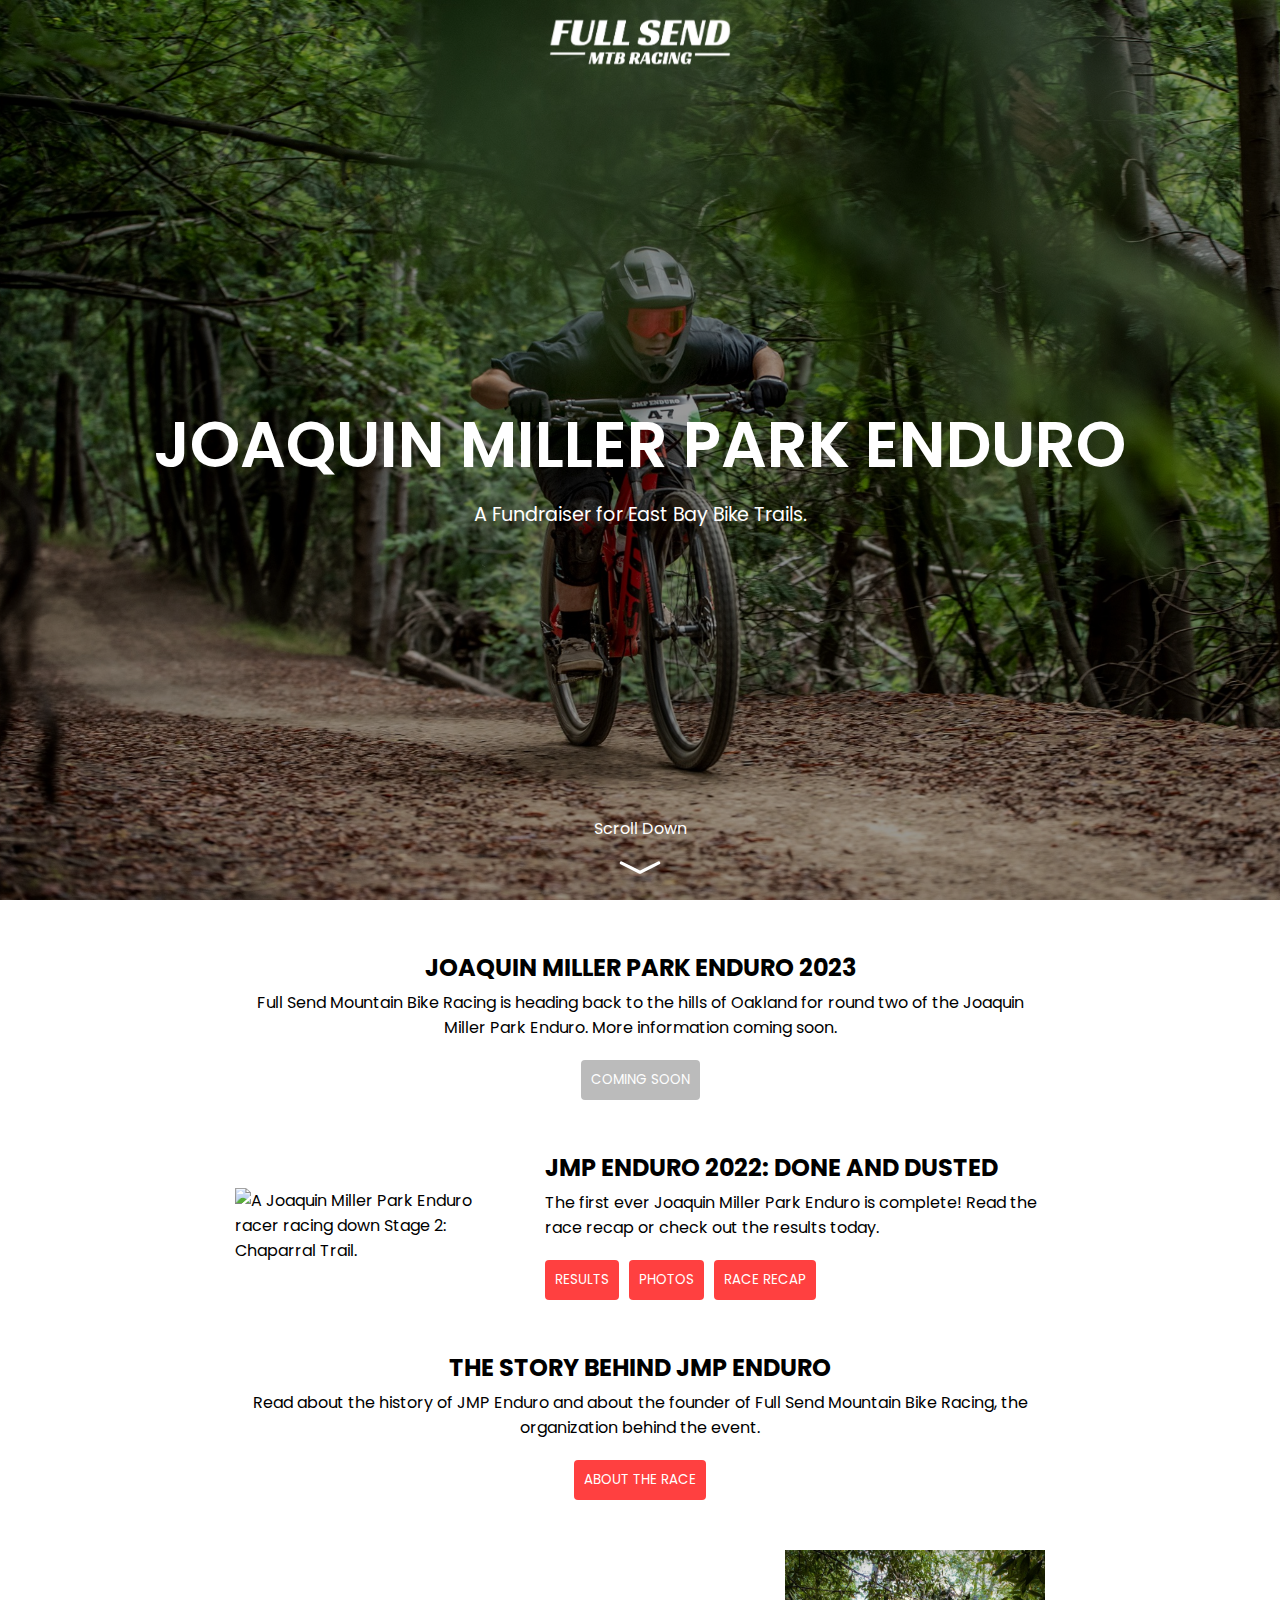
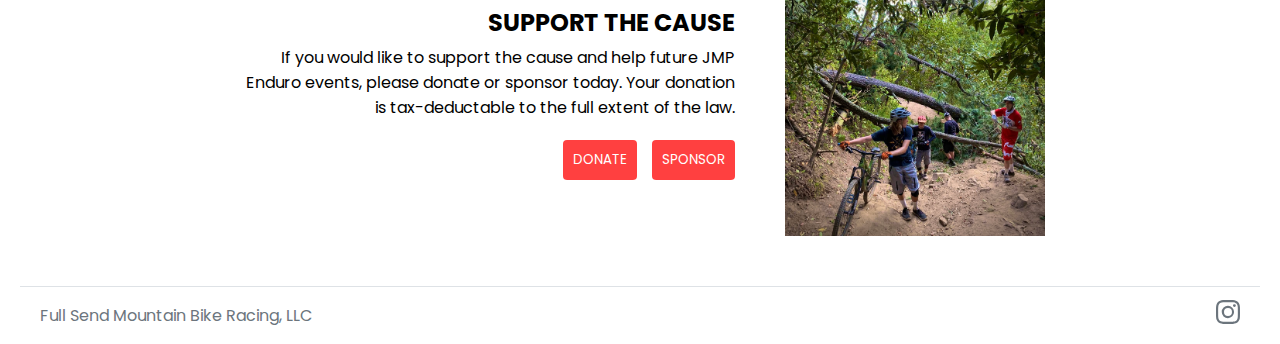
==== index.html @ cbaa4e00 "Fixed Links" ====
<!DOCTYPE html>
<html lang="en">
<head>
    <meta charset="UTF-8">
    <meta http-equiv="X-UA-Compatible" content="IE=edge">
    <meta name="viewport" content="width=device-width, initial-scale=1.0">
    
    <title>Joaquin Miller Park Enduro - Fundraisers for East Bay Mountain Bike Trails</title>
    
    <meta name="description" content="The JMP Enduro is a three-stage mountain bike race located in Joaquin Miller Park in Oakland, California. The event is a fundraiser for local trails.">

    <meta property="og:title" content="Joaquin Miller Park Enduro">
    <meta property="og:type" content="article" />
    <meta property="og:image" content="http://jmpenduro.com/Images/Thumbnail.jpg">
    <meta property="og:url" content="http://jmpenduro.com/index.html">
    <meta name="twitter:card" content="summary_large_image">

    <meta property="og:description" content="The JMP Enduro is a three-stage mountain bike race located in Joaquin Miller Park in Oakland, California. The event aims to raise funds for local mountain bike trails.">
    <meta property="og:site_name" content="Joaquin Miller Park Enduro">
    <meta name="twitter:image:alt" content="A Joaquin Miller Park Enduro racer racing down Stage 2: Chaparral Trail">

    <link rel="apple-touch-icon" sizes="180x180" href="favicon/apple-touch-icon.png">
    <link rel="icon" type="image/png" sizes="32x32" href="favicon/favicon-32x32.png">
    <link rel="icon" type="image/png" sizes="16x16" href="favicon/favicon-16x16.png">
    <link rel="manifest" href="favicon/site.webmanifest">

    <link rel="preconnect" href="https://fonts.googleapis.com">
    <link rel="preconnect" href="https://fonts.gstatic.com" crossorigin>
    <link href="https://fonts.googleapis.com/css2?family=Poppins:ital,wght@0,100;0,200;0,300;0,400;0,500;0,600;0,700;0,800;0,900;1,100;1,200;1,300;1,400;1,500;1,600;1,700;1,800;1,900&display=swap" rel="stylesheet">
    
    <link rel="stylesheet" href="Styles/styles.css">
    <link rel="stylesheet" href="Styles/section.css">
    <link rel="stylesheet" href="Styles/text.css">
    <link rel="stylesheet" href="Styles/footer.css">
    <link rel="stylesheet" href="Styles/hero.css">

    <script src="https://code.jquery.com/jquery-3.6.0.min.js" integrity="sha256-/xUj+3OJU5yExlq6GSYGSHk7tPXikynS7ogEvDej/m4=" crossorigin="anonymous"></script>
    <script src="JS/app.js"></script> 

    <script async src="https://www.googletagmanager.com/gtag/js?id=G-GJE4L1EEYL"></script>
    <script>
        window.dataLayer = window.dataLayer || [];
        function gtag(){dataLayer.push(arguments);}
        gtag('js', new Date());

        gtag('config', 'G-GJE4L1EEYL');
    </script>
</head>
<body>
    <header class="header">
        <nav class="nav">
            <a href="#">
                <img class="nav-logo" src="Logos/Logo.png" alt="Full Send Mountain Bike Racing Logo" width="180">
            </a>
        </nav>
        <div class="hero">
            <div class="hero-content">
                <h1 class="hero-title">JOAQUIN MILLER PARK ENDURO</h1>
                <h2 class="hero-subtitle">A Fundraiser for East Bay Bike Trails.</h2>
            </div>
        </div>
        <div id="scroll-note" class="scroll-note">
            <p class="scroll-text">Scroll Down</p>
            <svg xmlns="http://www.w3.org/2000/svg" width="50" height="50" fill="currentColor" viewBox="0 0 16 16">
                <title>Down Chevron</title>
                <path fill-rule="evenodd" d="M1.553 6.776a.5.5 0 0 1 .67-.223L8 9.44l5.776-2.888a.5.5 0 1 1 .448.894l-6 3a.5.5 0 0 1-.448 0l-6-3a.5.5 0 0 1-.223-.67z"/>
            </svg>
        </div>
    </header>

    <section class="text first">
        <article>
            <h2 class="text-title">JOAQUIN MILLER PARK ENDURO 2023</h2>
            <p class="text-description">
                Full Send Mountain Bike Racing is heading back to the hills of Oakland for round two of the Joaquin Miller Park Enduro. 
                More information coming soon.
            </p>
            <div class="text-buttons">
                <a href="#">
                    <button class="button" type="button" disabled>COMING SOON</button>
                </a>
            </div>
        </article>
    </section>


    <section class="section left ">
        <article class="section-text">
            <h2 class="section-header">JMP ENDURO 2022: DONE AND DUSTED</h2>
            <p class="section-description">
                The first ever Joaquin Miller Park Enduro is complete! 
                Read the race recap or check out the results today.
            </p>
            <div class="section-buttons">
                <a href="https://docs.google.com/spreadsheets/d/1yxcYQz2foPijU0Bzbg3MfSEmig-S4soQiBtGAIAyagE/edit?usp=sharing" target="_blank">
                    <button class="button" type="button">RESULTS</button>
                </a>
                <a href="https://docs.google.com/document/d/1B9EzU3Ls2_W8mK2rd1bh1mVCrk6LG0t1270sVqHsYjk/edit?usp=sharing" target="_blank">
                    <button class="button" type="button">PHOTOS</button>
                </a>
                <a href="2022-recap.html">
                    <button class="button" type="button">RACE RECAP</button>
                </a>
            </div>
        </article>
        <img class="section-image" src="Images/racer.png" alt="A Joaquin Miller Park Enduro racer racing down Stage 2: Chaparral Trail.">
    </section>

    <section class="text">
        <article>
            <h2 class="text-title">THE STORY BEHIND JMP ENDURO</h2>
            <p class="text-description">
                Read about the history of JMP Enduro and about the founder of Full Send Mountain Bike Racing, the organization behind the event.
            </p>
            <div class="text-buttons">
                <a href="about.html">
                    <button class="button" type="button">ABOUT THE RACE</button>
                </a>
            </div>
        </article>
    </section>

    <section class="section right last">
        <img class="section-image" src="Images/service.jpg" alt="Members of Oakland Bike Patrol educating mountain bikers on responsible trail etiquette while removing a downed tree.">
        <article class="section-text">
            <h2 class="section-header">SUPPORT THE CAUSE</h2>
            <p class="section-description"> 
                If you would like to support the cause and help future JMP Enduro events, please donate or sponsor today. 
                Your donation is tax-deductable to the full extent of the law.
            </p>
            <div class="section-buttons">
                <form action="https://www.paypal.com/donate" method="post" target="_blank">
                    <input type="hidden" name="business" value="NDEEEUXW77EMW" />
                    <input type="hidden" name="no_recurring" value="0" />
                    <input type="hidden" name="item_name" value="Donate to help support future Joaquin Miller Park Enduro Races and to support East Bay mountain bike trails." />
                    <input type="hidden" name="currency_code" value="USD" />
                    <input type="submit" class="button"  value="DONATE" name="submit" title="PayPal - The safer, easier way to pay online!"/>
                    <img alt="" border="0" src="https://www.paypal.com/en_US/i/scr/pixel.gif" width="1" height="1" />
                </form>
                <a href="https://forms.gle/tSwr6TyjuAhcpXjp8" target="_blank">
                    <button class="button" type="button">SPONSOR</button>
                </a>
            </div>
        </article>
    </section>

    <footer class="footer">
        <p  style="color: #6c757d!important;"> Full Send Mountain Bike Racing, LLC</p>
        <a href="https://www.instagram.com/jmpenduro/" target="_blank">
            <svg style="color: #6c757d;" xmlns="http://www.w3.org/2000/svg" width="24" height="24" fill="currentColor" class="bi bi-instagram" viewBox="0 0 16 16"> 
                <path d="M8 0C5.829 0 5.556.01 4.703.048 3.85.088 3.269.222 2.76.42a3.917 3.917 0 0 0-1.417.923A3.927 3.927 0 0 0 .42 2.76C.222 3.268.087 3.85.048 4.7.01 5.555 0 5.827 0 8.001c0 2.172.01 2.444.048 3.297.04.852.174 1.433.372 1.942.205.526.478.972.923 1.417.444.445.89.719 1.416.923.51.198 1.09.333 1.942.372C5.555 15.99 5.827 16 8 16s2.444-.01 3.298-.048c.851-.04 1.434-.174 1.943-.372a3.916 3.916 0 0 0 1.416-.923c.445-.445.718-.891.923-1.417.197-.509.332-1.09.372-1.942C15.99 10.445 16 10.173 16 8s-.01-2.445-.048-3.299c-.04-.851-.175-1.433-.372-1.941a3.926 3.926 0 0 0-.923-1.417A3.911 3.911 0 0 0 13.24.42c-.51-.198-1.092-.333-1.943-.372C10.443.01 10.172 0 7.998 0h.003zm-.717 1.442h.718c2.136 0 2.389.007 3.232.046.78.035 1.204.166 1.486.275.373.145.64.319.92.599.28.28.453.546.598.92.11.281.24.705.275 1.485.039.843.047 1.096.047 3.231s-.008 2.389-.047 3.232c-.035.78-.166 1.203-.275 1.485a2.47 2.47 0 0 1-.599.919c-.28.28-.546.453-.92.598-.28.11-.704.24-1.485.276-.843.038-1.096.047-3.232.047s-2.39-.009-3.233-.047c-.78-.036-1.203-.166-1.485-.276a2.478 2.478 0 0 1-.92-.598 2.48 2.48 0 0 1-.6-.92c-.109-.281-.24-.705-.275-1.485-.038-.843-.046-1.096-.046-3.233 0-2.136.008-2.388.046-3.231.036-.78.166-1.204.276-1.486.145-.373.319-.64.599-.92.28-.28.546-.453.92-.598.282-.11.705-.24 1.485-.276.738-.034 1.024-.044 2.515-.045v.002zm4.988 1.328a.96.96 0 1 0 0 1.92.96.96 0 0 0 0-1.92zm-4.27 1.122a4.109 4.109 0 1 0 0 8.217 4.109 4.109 0 0 0 0-8.217zm0 1.441a2.667 2.667 0 1 1 0 5.334 2.667 2.667 0 0 1 0-5.334z" fill="#6c757d"></path> 
            </svg>
        </a>
    </footer>
</body>
</html>
---- Styles/styles.css ----
html {
    overscroll-behavior: none;
}

* {
    font-family: 'Poppins', sans-serif;
}

body {
    margin: 0;
    padding: 0;
}

.button {
    background-color:#FF4040;
    border-radius: 4px;
    color: white;
    padding: 10px;
    border: none;
    transition: all .2s ease-in-out; 
}

.button:hover {
    background-color:#ff7d7d;
}

.button:active {
    background-color: #bc1e1e;
}

.button:disabled {
    background-color: rgb(187, 187, 187);
}
---- Styles/section.css ----
.section {
    padding-left: 50px;
    padding-right: 50px;
    padding-top: 25px;
    padding-bottom: 25px;
}

.first {
    padding-top: 50px !important;
}

.last {
    padding-bottom: 50px !important;
}

.section-text {
    max-width: 500px;
}

.section-header {
    font-size: 1.5rem;
    margin-top: 0;
    margin-bottom: 5px;
}

.section-description {
    margin-top: 0; 
    margin-bottom: 20px;
}

.section-buttons {
    display: flex;
    gap: 10px;
    justify-content: center;
}

.left>.section-text>.section-buttons {
    justify-content: flex-start;
}

.left>.section-text>.section-header, .left>.section-text>.section-description {
    text-align: start;
}

.left>.section-image {
    order: 1;
}

.left>.section-text {
    order: 2;
    
}

.right>.section-text>.section-buttons {
    justify-content: flex-end;
}

.right>.section-text>.section-header, .right>.section-text>.section-description {
    text-align: end;
}

.right>.section-image {
    order: 2;
}

.right>.section-text {
    order: 1;
}

@media screen and (min-width: 800px) {
    .section {
        display: flex;
        justify-content: center;
        align-items: center;
        gap: 50px;
    }
    .section-image {
        width: 30%;
        max-width: 260px;
    }
}

@media screen and (max-width: 800px) and (min-width: 600px) {
    .section {
        display: flex;
        align-items: center;
        flex-direction: column;
    }
    .section-image {
        width: 60%;
        margin-bottom: 50px;
        max-width: 400px;
    }
    .section-text {
        margin-left: auto;
        margin-right: auto;
    }
    .section-buttons {
        justify-content: center !important;
    }

    .left>.section-text>.section-header, .left>.section-text>.section-description {
        text-align: center;
    }

    .right>.section-text>.section-header, .right>.section-text>.section-description {
        text-align: center;
    }

    .right>.section-image {
        order: 1;
    }
    
    .right>.section-text {
        order: 2;
    }
}

@media screen and (max-width: 600px) {
    .section {
        display: flex;
        align-items: center;
        flex-direction: column;
    }
    .section-image {
        width: 100%;
        margin-bottom: 50px;
        max-width: 400px;
    }
    .section-text {
        margin-left: auto;
        margin-right: auto;
    }
    .section-buttons {
        justify-content: center !important;
    }

    .left>.section-text>.section-header, .left>.section-text>.section-description {
        text-align: center;
    }

    .right>.section-text>.section-header, .right>.section-text>.section-description {
        text-align: center;
    }

    .right>.section-image {
        order: 1;
    }
    
    .right>.section-text {
        order: 2;
    }
}
---- Styles/text.css ----
.text {
    padding-left: 50px;
    padding-right: 50px;
    padding-top: 25px;
    padding-bottom: 25px;
    max-width: 810px;
    text-align: center;
    margin-left: auto;
    margin-right: auto;
}

.text-title {
    margin-top: 0;
    margin-bottom: 5px;
}

.text-description {
    margin-top: 0;
    margin-bottom: 20px;
}

.text-buttons {
    display: flex;
    gap: 10px;
    justify-content: center;
}
---- Styles/footer.css ----
.footer {
    display:  flex;
    justify-content: space-between;
    margin-left: 20px;
    margin-right: 20px;
    padding-left: 20px;
    padding-right: 20px;
    border-top: 1px solid #dee2e6;
    align-items: center;
}
---- Styles/hero.css ----
.header {
    color: white;
}

.nav {
    position: fixed;
    width: 100vw;
    z-index: 2;
    display: flex;
    justify-content: center;
    transition: all .2s ease-in-out; 
    align-items: center;
}

.nav-active {
    background-color: rgb(5, 155, 155);    
}

.nav-logo {
    margin-top: 20px;
    margin-bottom: 15px;
}



.hero {
    position: relative;
    width: 100vw;
    height: 100vh;
    display: flex;
    justify-content: center;
    align-items: center;
}

.hero::before {
    content: "";
    position: absolute;
    top: 0;
    left: 0;
    width: 100%;
    height: 100%;
    background: url(../Images/Hero.jpg);
    background-repeat: no-repeat;
    background-size: cover;
    background-position: center center;
    filter: brightness(60%);
}

.hero-content {
    position: relative;
    text-align: center;
    margin: 0.625rem;
}

.hero-title {
    font-weight: 600;
    margin-bottom: 0;
}

@media screen and (min-width: 600px) {
    .hero-title {
        font-size: 4rem;
        margin-left: 30px;
        margin-right: 30px;
    }
}

@media screen and (max-width: 600px) {
    .hero-title {
        font-size: 3rem;
        margin-left: 20px;
        margin-right: 20px;
    }
}

.hero-subtitle {
    font-size: 1.2rem;
    font-weight: 400;
    margin-top: 0.5rem;
}

.scroll-note {
    position: absolute;
    top: 100vh;
    width: 100%;
    text-align: center;
    z-index: 1;
    margin-top: -100px;
    transition: all .2s ease-in-out; 
}

.scroll-note-hidden {
    color: #FFFFFF00;
}

.scroll-text {
    margin-bottom: 0;
}
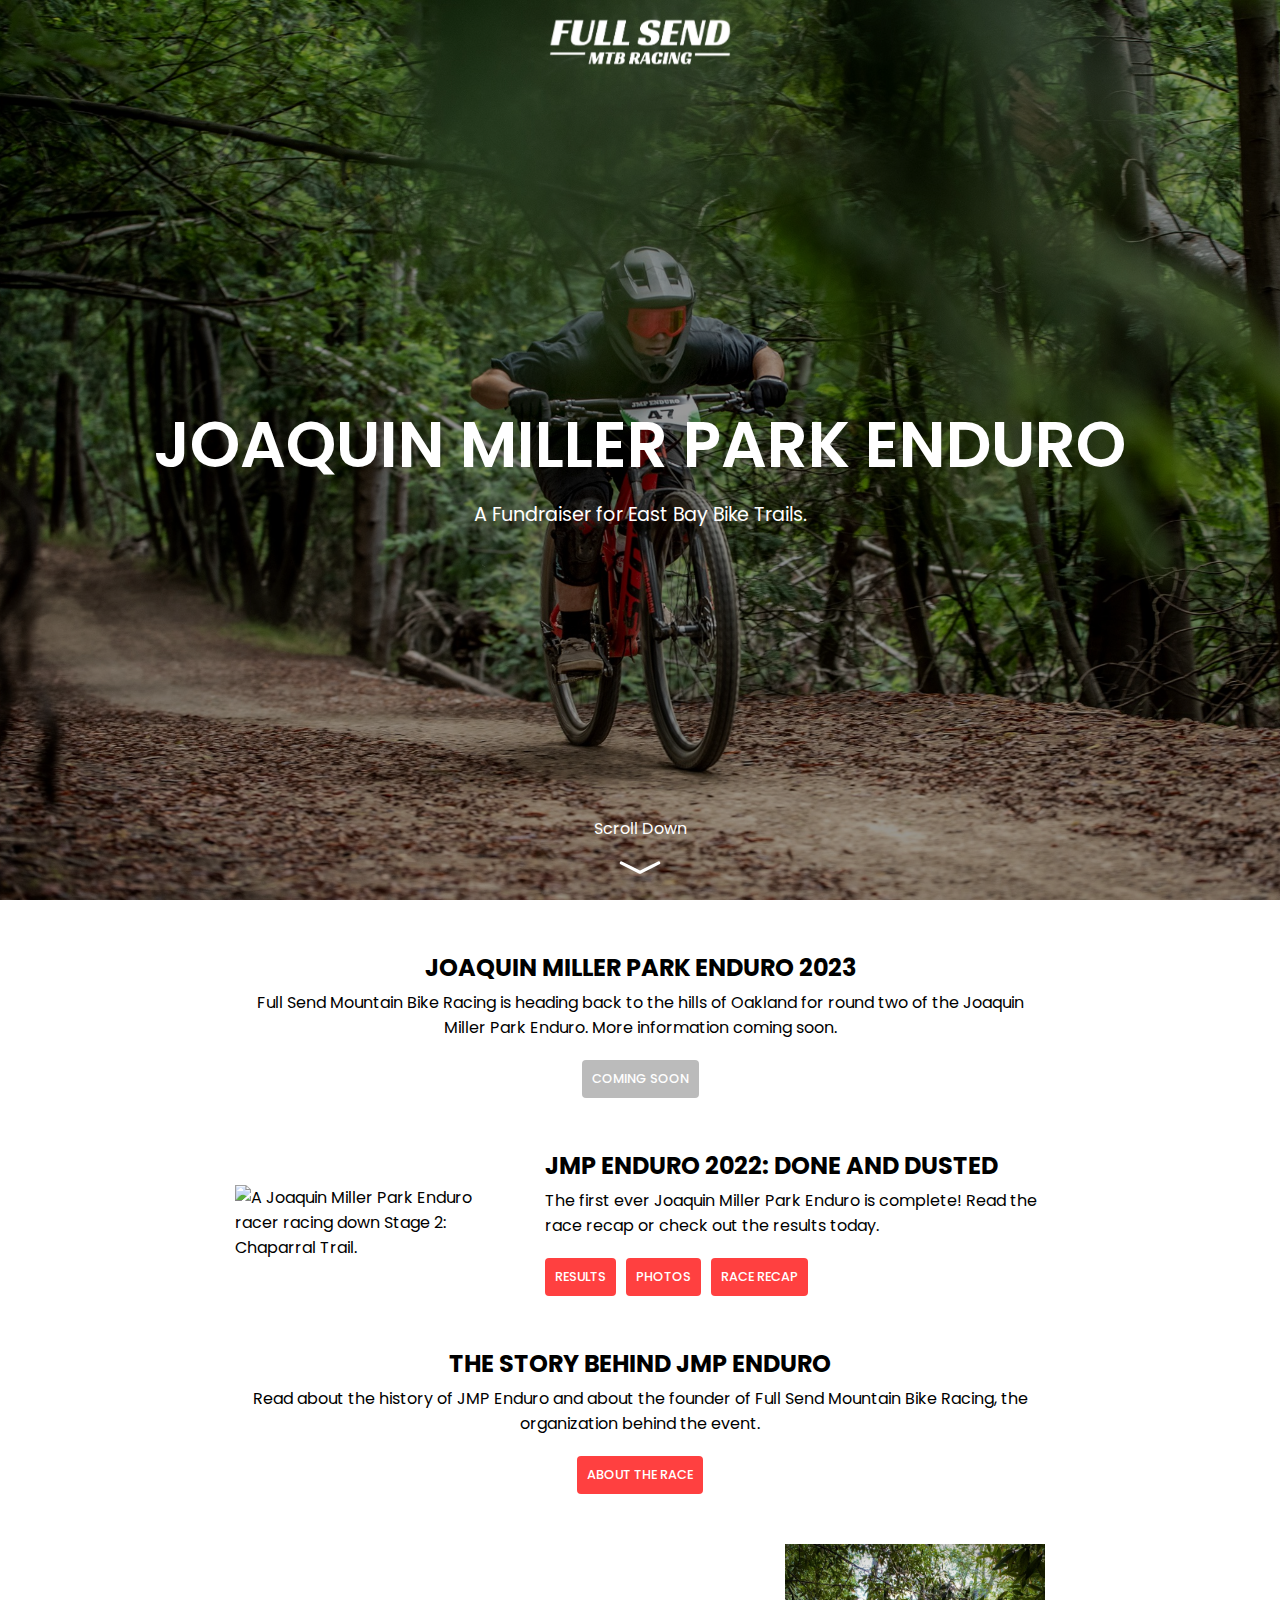
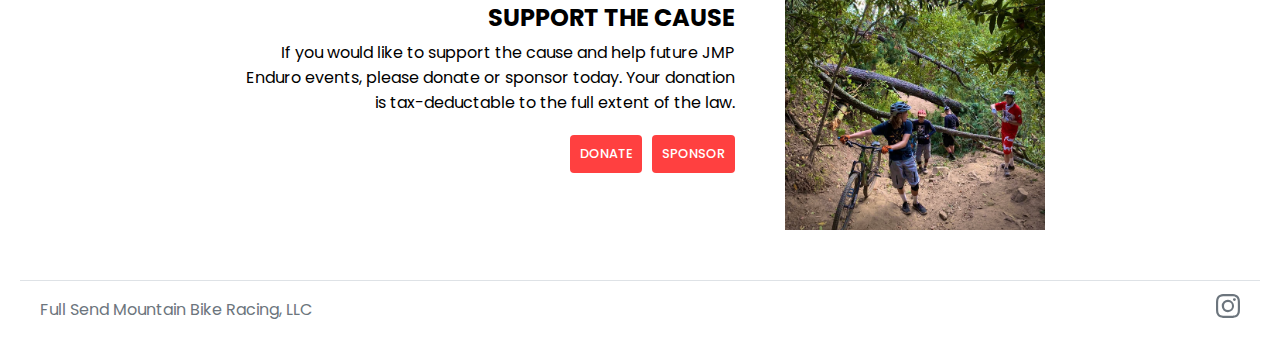
==== commit fb4dd9a5: "Fixed Website Link UI" ====
--- a/index.html
+++ b/index.html
@@ -76,8 +76,8 @@
                 More information coming soon.
             </p>
             <div class="text-buttons">
-                <a href="#">
-                    <button class="button" type="button" disabled>COMING SOON</button>
+                <a class="button-disabled">
+                    COMING SOON
                 </a>
             </div>
         </article>
@@ -92,18 +92,18 @@
                 Read the race recap or check out the results today.
             </p>
             <div class="section-buttons">
-                <a href="https://docs.google.com/spreadsheets/d/1yxcYQz2foPijU0Bzbg3MfSEmig-S4soQiBtGAIAyagE/edit?usp=sharing" target="_blank">
-                    <button class="button" type="button">RESULTS</button>
+                <a class="button" href="https://docs.google.com/spreadsheets/d/1yxcYQz2foPijU0Bzbg3MfSEmig-S4soQiBtGAIAyagE/edit?usp=sharing" target="_blank">
+                    RESULTS
                 </a>
-                <a href="https://docs.google.com/document/d/1B9EzU3Ls2_W8mK2rd1bh1mVCrk6LG0t1270sVqHsYjk/edit?usp=sharing" target="_blank">
-                    <button class="button" type="button">PHOTOS</button>
+                <a class="button" href="https://docs.google.com/document/d/1B9EzU3Ls2_W8mK2rd1bh1mVCrk6LG0t1270sVqHsYjk/edit?usp=sharing" target="_blank">
+                    PHOTOS
                 </a>
-                <a href="2022-recap.html">
-                    <button class="button" type="button">RACE RECAP</button>
+                <a class="button" href="2022-recap.html">
+                    RACE RECAP
                 </a>
             </div>
         </article>
-        <img class="section-image" src="Images/racer.png" alt="A Joaquin Miller Park Enduro racer racing down Stage 2: Chaparral Trail.">
+        <img class="section-image" width="400px" src="Images/racer.png" alt="A Joaquin Miller Park Enduro racer racing down Stage 2: Chaparral Trail.">
     </section>
 
     <section class="text">
@@ -113,15 +113,15 @@
                 Read about the history of JMP Enduro and about the founder of Full Send Mountain Bike Racing, the organization behind the event.
             </p>
             <div class="text-buttons">
-                <a href="about.html">
-                    <button class="button" type="button">ABOUT THE RACE</button>
+                <a class="button" href="about.html">
+                    ABOUT THE RACE
                 </a>
             </div>
         </article>
     </section>
 
     <section class="section right last">
-        <img class="section-image" src="Images/service.jpg" alt="Members of Oakland Bike Patrol educating mountain bikers on responsible trail etiquette while removing a downed tree.">
+        <img class="section-image" width="400px" src="Images/service.jpg" alt="Members of Oakland Bike Patrol educating mountain bikers on responsible trail etiquette while removing a downed tree.">
         <article class="section-text">
             <h2 class="section-header">SUPPORT THE CAUSE</h2>
             <p class="section-description"> 
@@ -129,16 +129,11 @@
                 Your donation is tax-deductable to the full extent of the law.
             </p>
             <div class="section-buttons">
-                <form action="https://www.paypal.com/donate" method="post" target="_blank">
-                    <input type="hidden" name="business" value="NDEEEUXW77EMW" />
-                    <input type="hidden" name="no_recurring" value="0" />
-                    <input type="hidden" name="item_name" value="Donate to help support future Joaquin Miller Park Enduro Races and to support East Bay mountain bike trails." />
-                    <input type="hidden" name="currency_code" value="USD" />
-                    <input type="submit" class="button"  value="DONATE" name="submit" title="PayPal - The safer, easier way to pay online!"/>
-                    <img alt="" border="0" src="https://www.paypal.com/en_US/i/scr/pixel.gif" width="1" height="1" />
-                </form>
-                <a href="https://forms.gle/tSwr6TyjuAhcpXjp8" target="_blank">
-                    <button class="button" type="button">SPONSOR</button>
+                <a class="button" href="https://www.paypal.com/donate/?business=NDEEEUXW77EMW&no_recurring=0&item_name=Donate+to+help+support+future+Joaquin+Miller+Park+Enduro+Races+and+to+support+East+Bay+mountain+bike+trails.&currency_code=USD" target="_blank">
+                    DONATE
+                </a>
+                <a class="button" href="https://forms.gle/tSwr6TyjuAhcpXjp8" target="_blank">
+                    SPONSOR
                 </a>
             </div>
         </article>
@@ -146,7 +141,7 @@
 
     <footer class="footer">
         <p  style="color: #6c757d!important;"> Full Send Mountain Bike Racing, LLC</p>
-        <a href="https://www.instagram.com/jmpenduro/" target="_blank">
+        <a class="footer-social" href="https://www.instagram.com/jmpenduro/" target="_blank">
             <svg style="color: #6c757d;" xmlns="http://www.w3.org/2000/svg" width="24" height="24" fill="currentColor" class="bi bi-instagram" viewBox="0 0 16 16"> 
                 <path d="M8 0C5.829 0 5.556.01 4.703.048 3.85.088 3.269.222 2.76.42a3.917 3.917 0 0 0-1.417.923A3.927 3.927 0 0 0 .42 2.76C.222 3.268.087 3.85.048 4.7.01 5.555 0 5.827 0 8.001c0 2.172.01 2.444.048 3.297.04.852.174 1.433.372 1.942.205.526.478.972.923 1.417.444.445.89.719 1.416.923.51.198 1.09.333 1.942.372C5.555 15.99 5.827 16 8 16s2.444-.01 3.298-.048c.851-.04 1.434-.174 1.943-.372a3.916 3.916 0 0 0 1.416-.923c.445-.445.718-.891.923-1.417.197-.509.332-1.09.372-1.942C15.99 10.445 16 10.173 16 8s-.01-2.445-.048-3.299c-.04-.851-.175-1.433-.372-1.941a3.926 3.926 0 0 0-.923-1.417A3.911 3.911 0 0 0 13.24.42c-.51-.198-1.092-.333-1.943-.372C10.443.01 10.172 0 7.998 0h.003zm-.717 1.442h.718c2.136 0 2.389.007 3.232.046.78.035 1.204.166 1.486.275.373.145.64.319.92.599.28.28.453.546.598.92.11.281.24.705.275 1.485.039.843.047 1.096.047 3.231s-.008 2.389-.047 3.232c-.035.78-.166 1.203-.275 1.485a2.47 2.47 0 0 1-.599.919c-.28.28-.546.453-.92.598-.28.11-.704.24-1.485.276-.843.038-1.096.047-3.232.047s-2.39-.009-3.233-.047c-.78-.036-1.203-.166-1.485-.276a2.478 2.478 0 0 1-.92-.598 2.48 2.48 0 0 1-.6-.92c-.109-.281-.24-.705-.275-1.485-.038-.843-.046-1.096-.046-3.233 0-2.136.008-2.388.046-3.231.036-.78.166-1.204.276-1.486.145-.373.319-.64.599-.92.28-.28.546-.453.92-.598.282-.11.705-.24 1.485-.276.738-.034 1.024-.044 2.515-.045v.002zm4.988 1.328a.96.96 0 1 0 0 1.92.96.96 0 0 0 0-1.92zm-4.27 1.122a4.109 4.109 0 1 0 0 8.217 4.109 4.109 0 0 0 0-8.217zm0 1.441a2.667 2.667 0 1 1 0 5.334 2.667 2.667 0 0 1 0-5.334z" fill="#6c757d"></path> 
             </svg>
--- a/Styles/styles.css
+++ b/Styles/styles.css
@@ -18,6 +18,21 @@
     padding: 10px;
     border: none;
     transition: all .2s ease-in-out; 
+    font-weight: 500;
+    text-decoration: none;
+    font-size: 0.8rem;
+}
+
+.button-disabled {
+    background-color:rgb(187, 187, 187);
+    border-radius: 4px;
+    color: white;
+    padding: 10px;
+    border: none;
+    transition: all .2s ease-in-out; 
+    font-weight: 500;
+    text-decoration: none;
+    font-size: 0.8rem;
 }
 
 .button:hover {
--- a/Styles/footer.css
+++ b/Styles/footer.css
@@ -7,4 +7,14 @@
     padding-right: 20px;
     border-top: 1px solid #dee2e6;
     align-items: center;
-}+}
+
+@media screen and (max-width: 400px) {
+    .footer-social {
+        display: none;
+    }
+    .footer {      
+        justify-content: center;
+        text-align: center;
+    }
+}
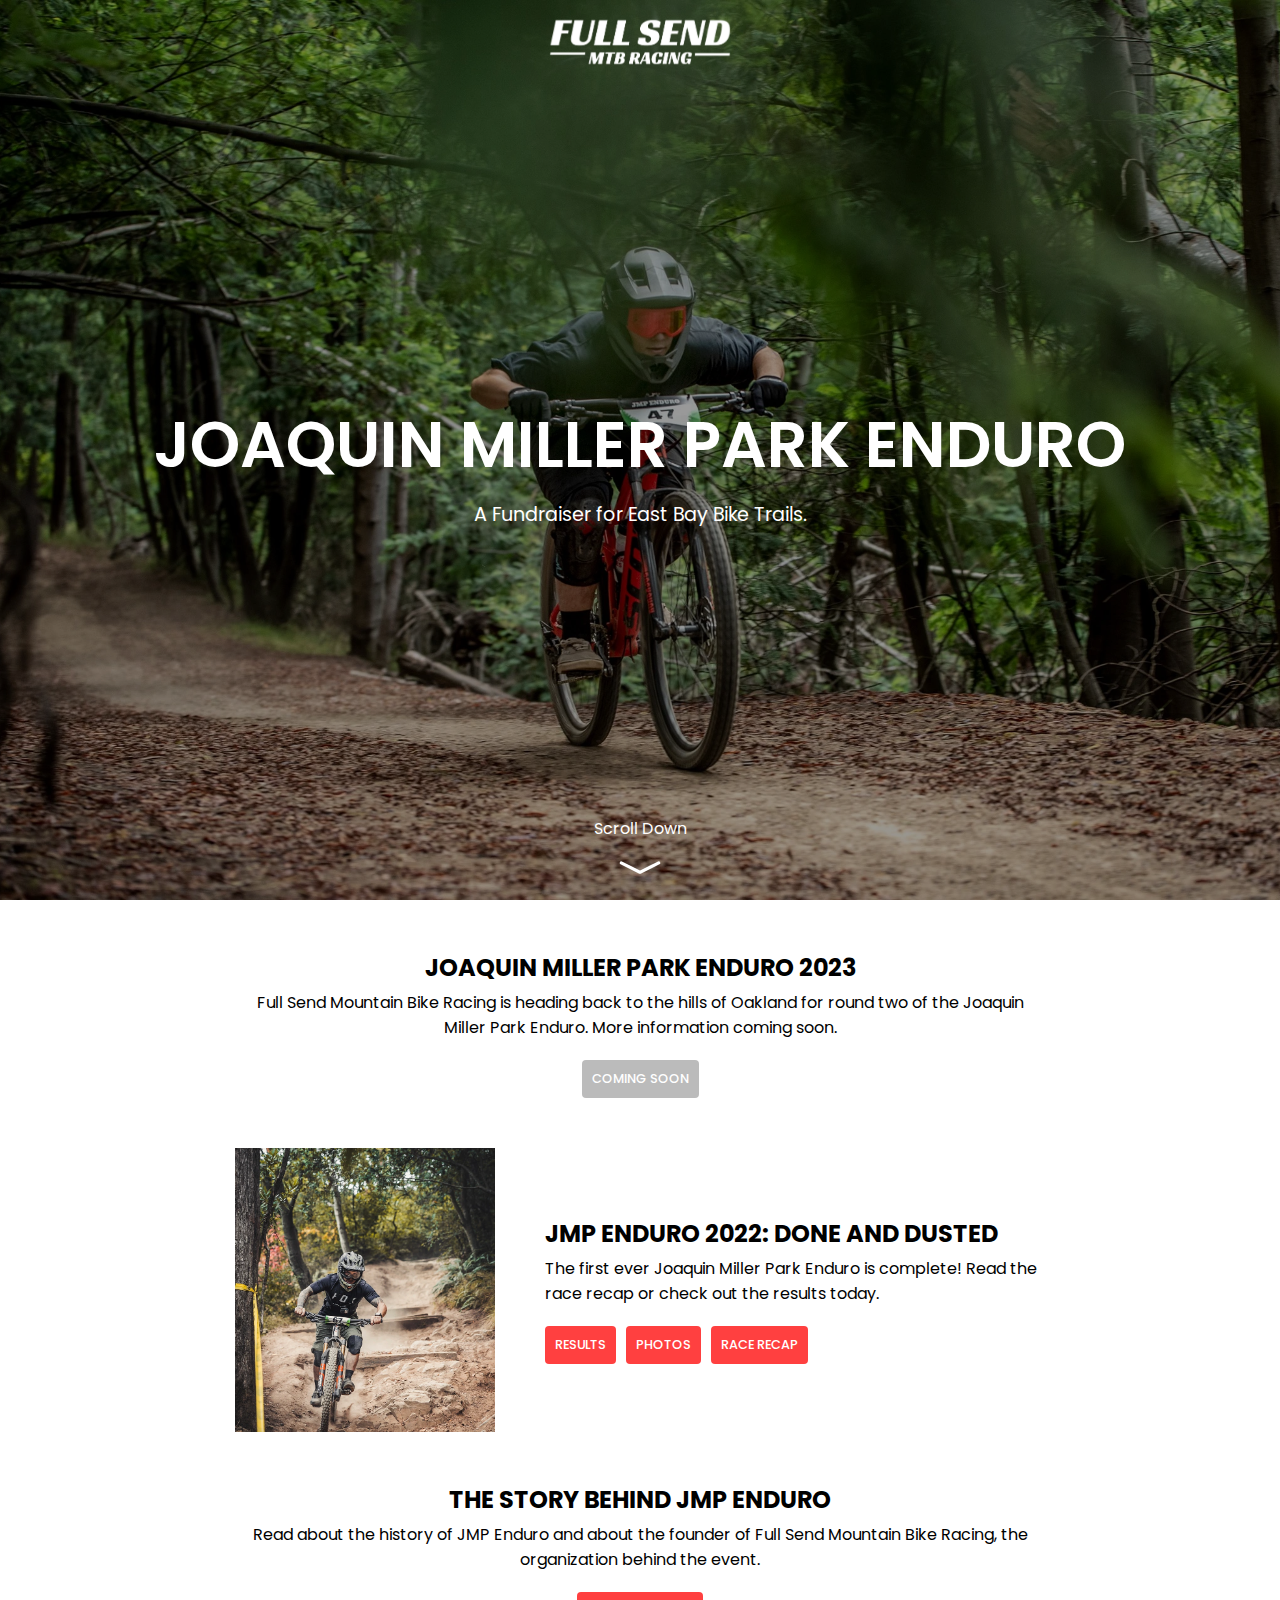
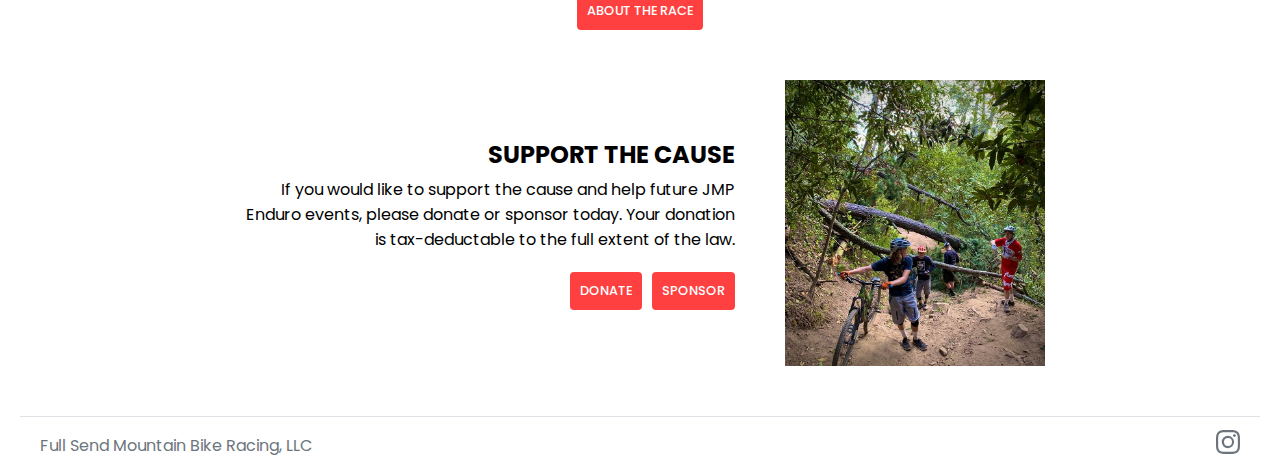
==== commit 0bc8c358: "Reduced Image Sizes" ====
--- a/index.html
+++ b/index.html
@@ -50,7 +50,7 @@
     <header class="header">
         <nav class="nav">
             <a href="#">
-                <img class="nav-logo" src="Logos/Logo.png" alt="Full Send Mountain Bike Racing Logo" width="180">
+                <img class="nav-logo" src="Logos/Logo.webp" alt="Full Send Mountain Bike Racing Logo" width="180">
             </a>
         </nav>
         <div class="hero">
@@ -103,7 +103,7 @@
                 </a>
             </div>
         </article>
-        <img class="section-image" width="400px" src="Images/racer.png" alt="A Joaquin Miller Park Enduro racer racing down Stage 2: Chaparral Trail.">
+        <img class="section-image" width="400px" src="Images/racer.webp" alt="A Joaquin Miller Park Enduro racer racing down Stage 2: Chaparral Trail.">
     </section>
 
     <section class="text">
@@ -121,7 +121,7 @@
     </section>
 
     <section class="section right last">
-        <img class="section-image" width="400px" src="Images/service.jpg" alt="Members of Oakland Bike Patrol educating mountain bikers on responsible trail etiquette while removing a downed tree.">
+        <img class="section-image" width="400px" src="Images/service.webp" alt="Members of Oakland Bike Patrol educating mountain bikers on responsible trail etiquette while removing a downed tree.">
         <article class="section-text">
             <h2 class="section-header">SUPPORT THE CAUSE</h2>
             <p class="section-description"> 
--- a/Styles/section.css
+++ b/Styles/section.css
@@ -123,7 +123,7 @@
         flex-direction: column;
     }
     .section-image {
-        width: 100%;
+        width: 80vw;
         margin-bottom: 50px;
         max-width: 400px;
     }
--- a/Styles/hero.css
+++ b/Styles/hero.css
@@ -39,7 +39,7 @@
     left: 0;
     width: 100%;
     height: 100%;
-    background: url(../Images/Hero.jpg);
+    background: url(../Images/Hero.webp);
     background-repeat: no-repeat;
     background-size: cover;
     background-position: center center;
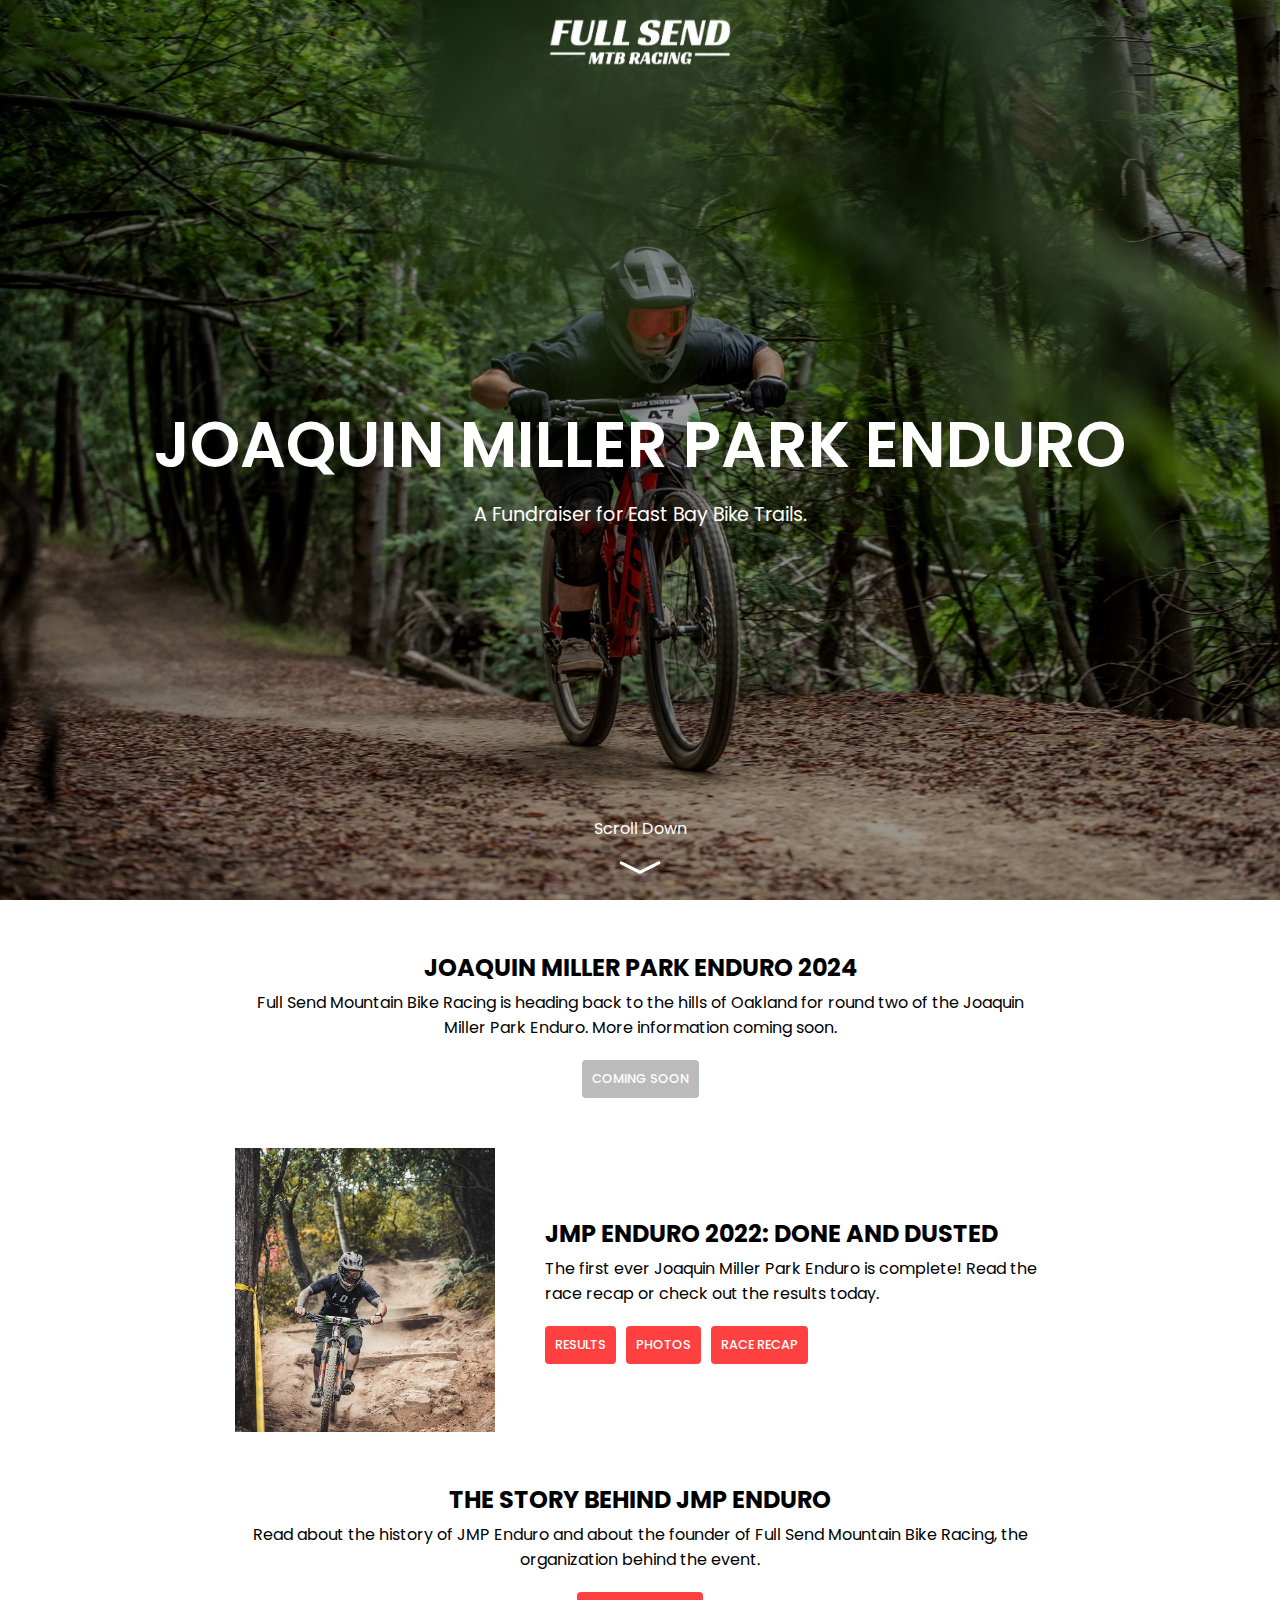
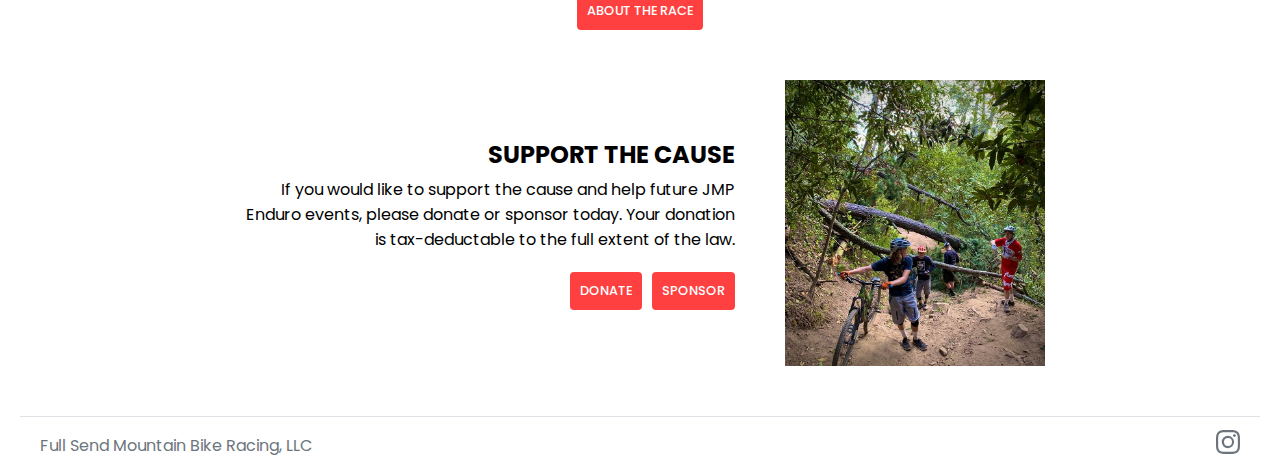
==== commit 207241ac: "Update index.html" ====
--- a/index.html
+++ b/index.html
@@ -5,7 +5,7 @@
     <meta http-equiv="X-UA-Compatible" content="IE=edge">
     <meta name="viewport" content="width=device-width, initial-scale=1.0">
     
-    <title>Joaquin Miller Park Enduro - Fundraisers for East Bay Mountain Bike Trails</title>
+    <title>Joaquin Miller Park Enduro - Fundraisers for East Bay Bike Trails</title>
     
     <meta name="description" content="The JMP Enduro is a three-stage mountain bike race located in Joaquin Miller Park in Oakland, California. The event is a fundraiser for local trails.">
 
@@ -49,7 +49,7 @@
 <body>
     <header class="header">
         <nav class="nav">
-            <a href="#">
+            <a href="https://jmpenduro.com/">
                 <img class="nav-logo" src="Logos/Logo.webp" alt="Full Send Mountain Bike Racing Logo" width="180">
             </a>
         </nav>
@@ -70,7 +70,7 @@
 
     <section class="text first">
         <article>
-            <h2 class="text-title">JOAQUIN MILLER PARK ENDURO 2023</h2>
+            <h2 class="text-title">JOAQUIN MILLER PARK ENDURO 2024</h2>
             <p class="text-description">
                 Full Send Mountain Bike Racing is heading back to the hills of Oakland for round two of the Joaquin Miller Park Enduro. 
                 More information coming soon.
@@ -98,7 +98,7 @@
                 <a class="button" href="https://docs.google.com/document/d/1B9EzU3Ls2_W8mK2rd1bh1mVCrk6LG0t1270sVqHsYjk/edit?usp=sharing" target="_blank">
                     PHOTOS
                 </a>
-                <a class="button" href="2022-recap.html">
+                <a class="button" href="https://jmpenduro.com/2022-recap">
                     RACE RECAP
                 </a>
             </div>
@@ -113,7 +113,7 @@
                 Read about the history of JMP Enduro and about the founder of Full Send Mountain Bike Racing, the organization behind the event.
             </p>
             <div class="text-buttons">
-                <a class="button" href="about.html">
+                <a class="button" href="https://jmpenduro.com/about">
                     ABOUT THE RACE
                 </a>
             </div>
@@ -148,4 +148,4 @@
         </a>
     </footer>
 </body>
-</html>+</html>
--- a/Styles/styles.css
+++ b/Styles/styles.css
@@ -21,6 +21,7 @@
     font-weight: 500;
     text-decoration: none;
     font-size: 0.8rem;
+    white-space: nowrap
 }
 
 .button-disabled {
--- a/Styles/section.css
+++ b/Styles/section.css
@@ -1,6 +1,4 @@
 .section {
-    padding-left: 50px;
-    padding-right: 50px;
     padding-top: 25px;
     padding-bottom: 25px;
 }
@@ -73,6 +71,8 @@
         justify-content: center;
         align-items: center;
         gap: 50px;
+        padding-left: 50px;
+        padding-right: 50px;
     }
     .section-image {
         width: 30%;
@@ -85,6 +85,8 @@
         display: flex;
         align-items: center;
         flex-direction: column;
+        padding-left: 50px;
+        padding-right: 50px;
     }
     .section-image {
         width: 60%;
@@ -116,14 +118,54 @@
     }
 }
 
-@media screen and (max-width: 600px) {
+@media screen and (max-width: 600px) and (min-width: 400px) {
     .section {
         display: flex;
         align-items: center;
         flex-direction: column;
+        padding-left: 50px;
+        padding-right: 50px;
     }
     .section-image {
-        width: 80vw;
+        width: calc(100vw - 100px);
+        margin-bottom: 50px;
+        max-width: 400px;
+    }
+    .section-text {
+        margin-left: auto;
+        margin-right: auto;
+    }
+    .section-buttons {
+        justify-content: center !important;
+    }
+
+    .left>.section-text>.section-header, .left>.section-text>.section-description {
+        text-align: center;
+    }
+
+    .right>.section-text>.section-header, .right>.section-text>.section-description {
+        text-align: center;
+    }
+
+    .right>.section-image {
+        order: 1;
+    }
+    
+    .right>.section-text {
+        order: 2;
+    }
+}
+
+@media screen and (max-width: 400px) {
+    .section {
+        display: flex;
+        align-items: center;
+        flex-direction: column;
+        padding-left: 30px;
+        padding-right: 30px;
+    }
+    .section-image {
+        width: calc(100vw - 60px);
         margin-bottom: 50px;
         max-width: 400px;
     }
--- a/Styles/text.css
+++ b/Styles/text.css
@@ -1,6 +1,4 @@
 .text {
-    padding-left: 50px;
-    padding-right: 50px;
     padding-top: 25px;
     padding-bottom: 25px;
     max-width: 810px;
@@ -23,4 +21,18 @@
     display: flex;
     gap: 10px;
     justify-content: center;
+}
+
+@media screen and (min-width: 400px) {
+    .text {
+        padding-left: 50px;
+        padding-right: 50px;
+    }
+}
+
+@media screen and (max-width: 400px) {
+    .text {
+        padding-left: 30px;
+        padding-right: 30px;
+    }
 }--- a/Styles/hero.css
+++ b/Styles/hero.css
@@ -26,10 +26,13 @@
 .hero {
     position: relative;
     width: 100vw;
-    height: 100vh;
+    
     display: flex;
     justify-content: center;
     align-items: center;
+    height: 100vh;
+    height: calc(var(--vh, 1vh) * 100);
+
 }
 
 .hero::before {
@@ -65,9 +68,17 @@
     }
 }
 
-@media screen and (max-width: 600px) {
+@media screen and (max-width: 600px) and (min-width: 400px) {
     .hero-title {
         font-size: 3rem;
+        margin-left: 20px;
+        margin-right: 20px;
+    }
+}
+
+@media screen and (max-width: 400px) {
+    .hero-title {
+        font-size: 2.5rem;
         margin-left: 20px;
         margin-right: 20px;
     }
@@ -82,6 +93,7 @@
 .scroll-note {
     position: absolute;
     top: 100vh;
+    top: calc(var(--vh, 1vh) * 100);
     width: 100%;
     text-align: center;
     z-index: 1;
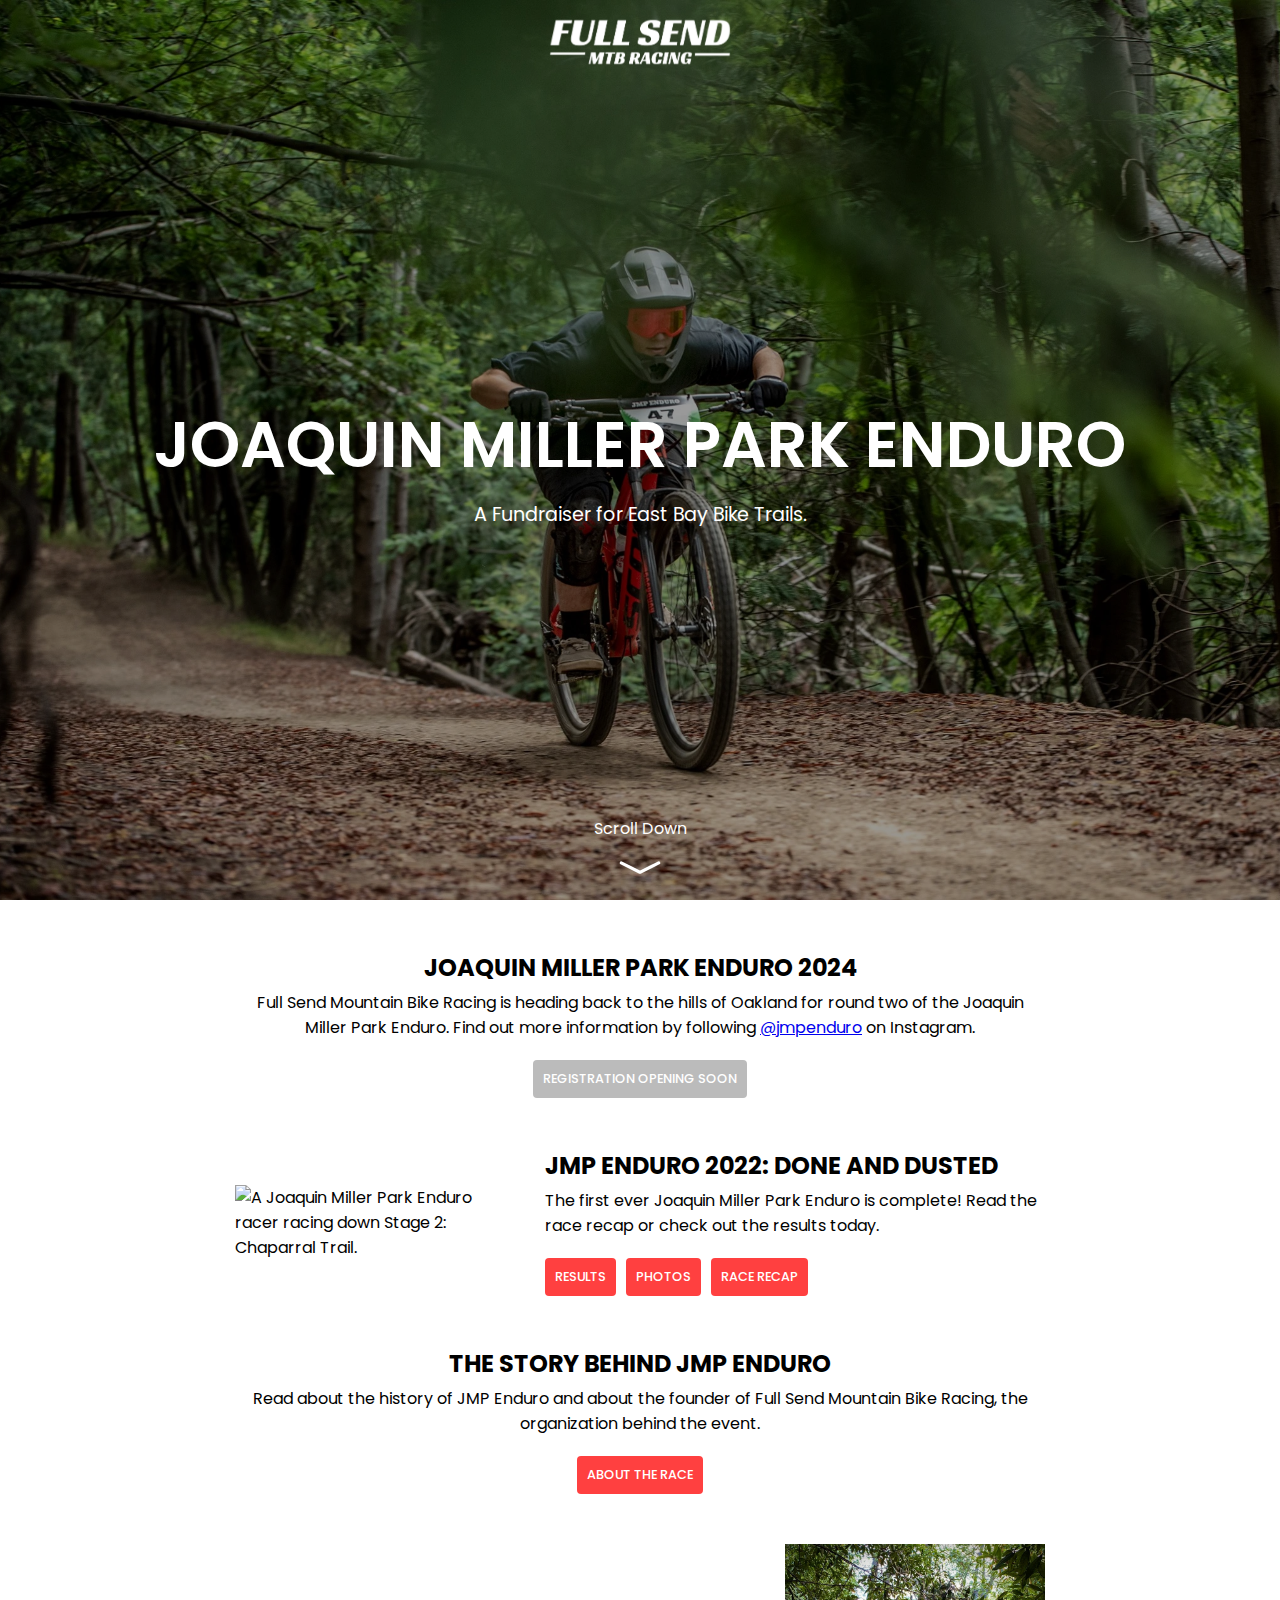
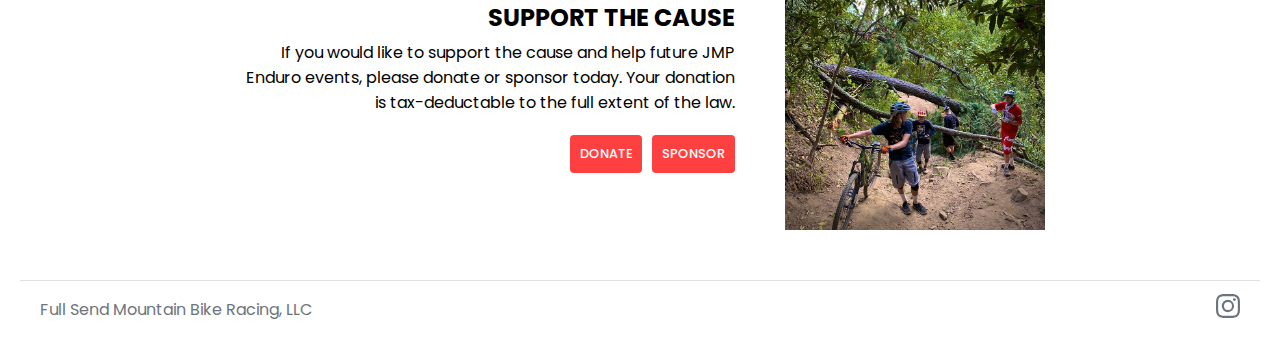
==== commit 967d2e15: "Added info about JMP Enduro 2024" ====
--- a/index.html
+++ b/index.html
@@ -73,11 +73,11 @@
             <h2 class="text-title">JOAQUIN MILLER PARK ENDURO 2024</h2>
             <p class="text-description">
                 Full Send Mountain Bike Racing is heading back to the hills of Oakland for round two of the Joaquin Miller Park Enduro. 
-                More information coming soon.
+                Find out more information by following <a href="https://www.instagram.com/jmpenduro/" target="_blank">@jmpenduro</a> on Instagram.
             </p>
             <div class="text-buttons">
                 <a class="button-disabled">
-                    COMING SOON
+                    REGISTRATION OPENING SOON
                 </a>
             </div>
         </article>
@@ -103,7 +103,7 @@
                 </a>
             </div>
         </article>
-        <img class="section-image" width="400px" src="Images/racer.webp" alt="A Joaquin Miller Park Enduro racer racing down Stage 2: Chaparral Trail.">
+        <img class="section-image" width="400px" src="Images/Racer.webp" alt="A Joaquin Miller Park Enduro racer racing down Stage 2: Chaparral Trail.">
     </section>
 
     <section class="text">
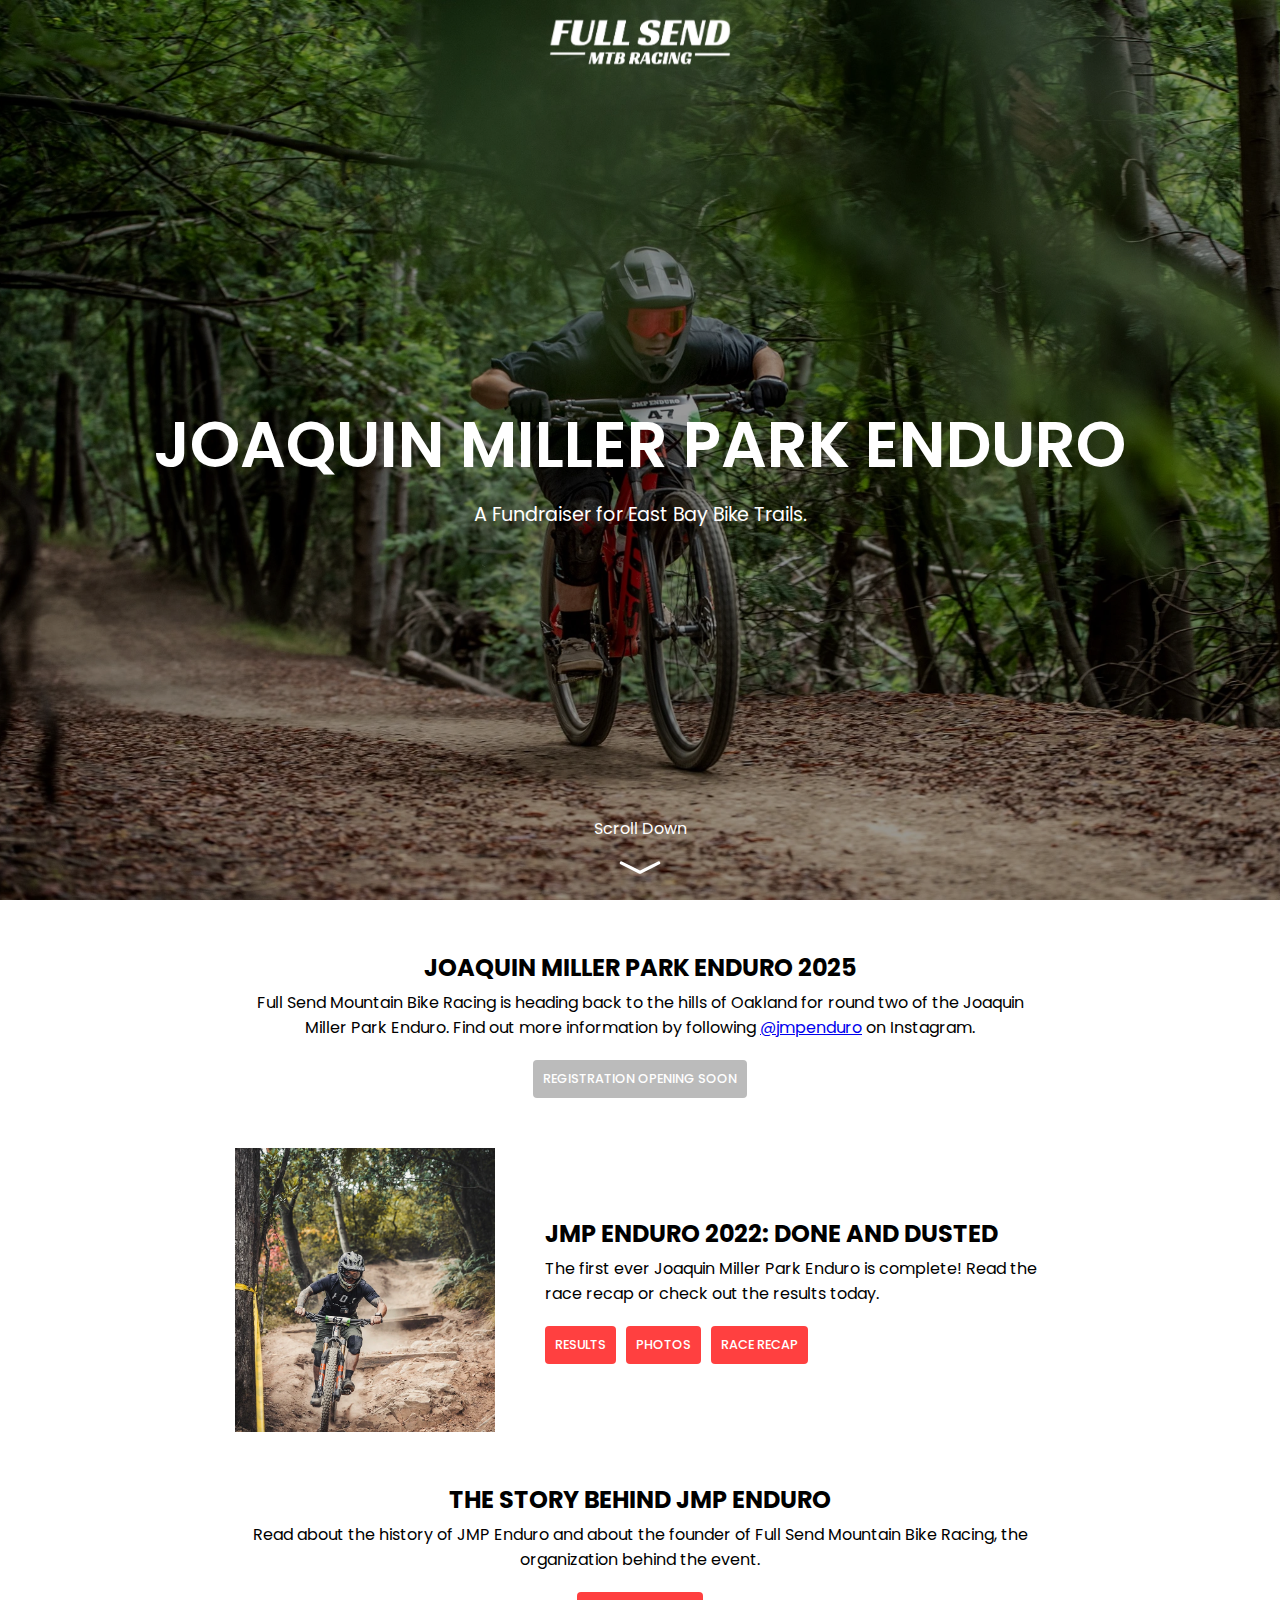
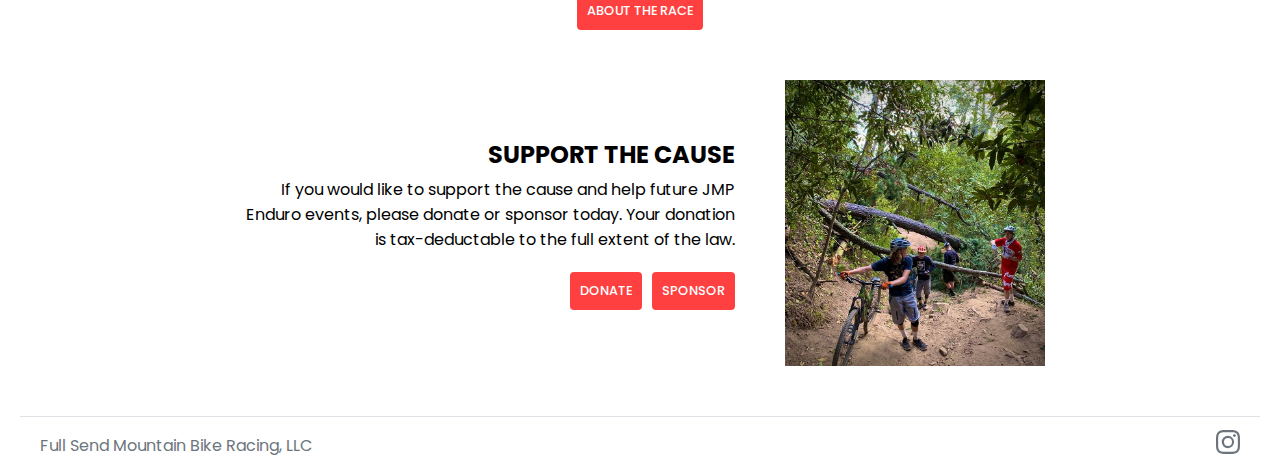
==== commit 4f2fc4b1: "Update index.html" ====
--- a/index.html
+++ b/index.html
@@ -70,7 +70,7 @@
 
     <section class="text first">
         <article>
-            <h2 class="text-title">JOAQUIN MILLER PARK ENDURO 2024</h2>
+            <h2 class="text-title">JOAQUIN MILLER PARK ENDURO 2025</h2>
             <p class="text-description">
                 Full Send Mountain Bike Racing is heading back to the hills of Oakland for round two of the Joaquin Miller Park Enduro. 
                 Find out more information by following <a href="https://www.instagram.com/jmpenduro/" target="_blank">@jmpenduro</a> on Instagram.
